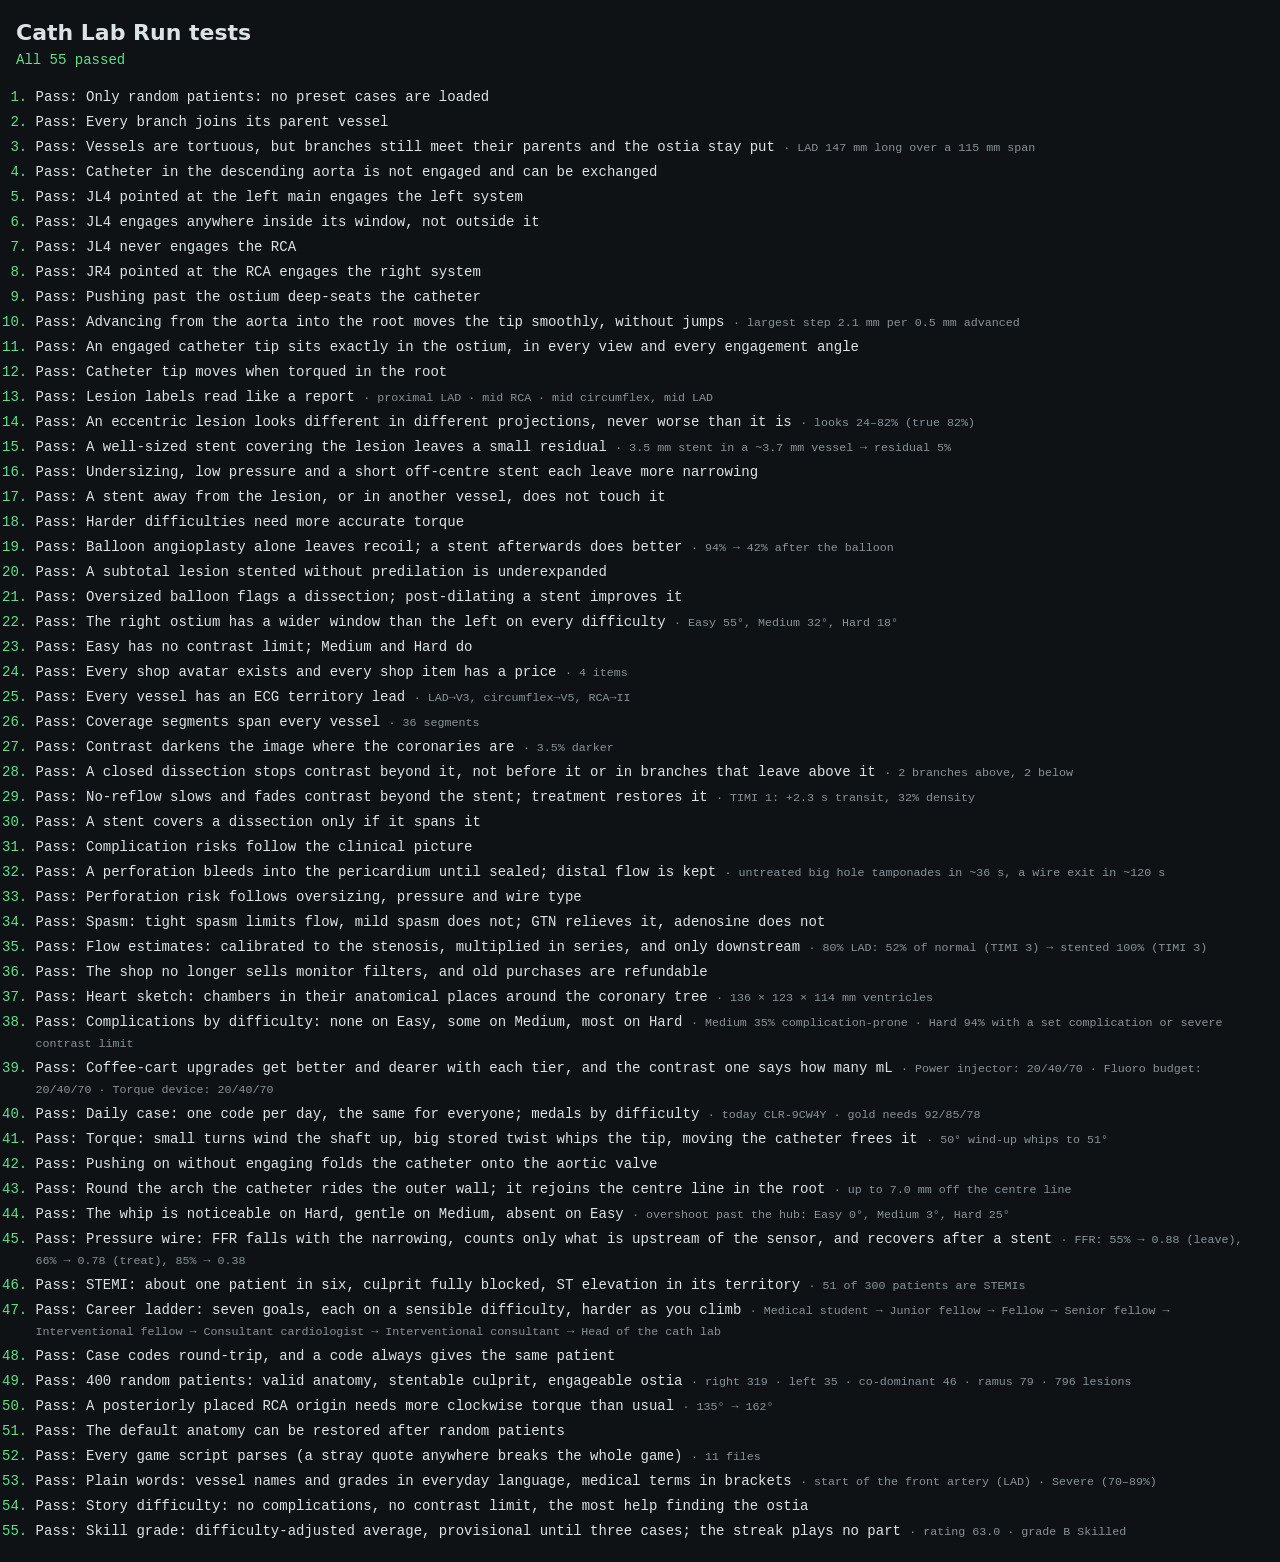
==== tests/tests.html @ a35e3602 "Achievements (24 badges), a play streak that counts completed cases, and a difficulty-adjusted skill" ====
<!doctype html>
<html lang="en">
<head>
<meta charset="utf-8">
<meta name="viewport" content="width=device-width, initial-scale=1">
<title>Cath Lab Run tests</title>
<style>
:root{--bg:#0e1214;--fg:#dce3e6;--muted:#869399;--ok:#5fe08c;--bad:#ff6a63;--line:#29343a;color-scheme:dark}
body{margin:0;background:var(--bg);color:var(--fg);font:14px/1.5 "IBM Plex Mono",ui-monospace,Menlo,monospace;padding:20px max(16px,env(safe-area-inset-left,0px))}
h1{font:600 22px/1.2 system-ui,sans-serif;margin:0 0 4px}
#sum{margin:0 0 16px;color:var(--muted)}
#sum.ok{color:var(--ok)}#sum.bad{color:var(--bad)}
ol{padding-left:1.4em;margin:0;display:flex;flex-direction:column;gap:4px}
li.ok::marker{color:var(--ok)}li.bad{color:var(--bad)}
li small{color:var(--muted)}
canvas{display:none}
</style>
</head>
<body>
<h1>Cath Lab Run tests</h1>
<p id="sum">Running…</p>
<ol id="out"></ol>
<canvas id="img" width="512" height="512"></canvas>
<script src="../config/config.js"></script>
<script src="../js/sim.js"></script>
<script src="../js/gen.js"></script>
<script src="../js/career.js"></script>
<script>
"use strict";
const results=[];
function test(name,fn){try{const note=fn();results.push({name,ok:true,note})}catch(e){results.push({name,ok:false,note:e.message})}}
function ok(cond,msg){if(!cond)throw new Error(msg||'assertion failed')}
const inRoot=(type,th,u)=>cathState({type,th,s:S_ROOT+22*u});
/* fixed lesions for the rule tests (the game itself only has random patients) */
const FIX={lad:{vid:'LAD',at:13,len:9,sev:0.82,e:[1,0.3,-0.2]},rca:{vid:'RCA',at:52,len:8,sev:0.94,e:[0.2,0.1,1]},lcx:{vid:'LCx',at:31,len:10,sev:0.76,e:[0,1,0.2]},mild:{vid:'LAD',at:52,len:8,sev:0.38,e:[1,0,0]}};
const fx=k=>prepLesions([FIX[k]])[0];

test('Only random patients: no preset cases are loaded',()=>{ok(typeof CASES==='undefined','preset cases still loaded');ok(typeof generatePatient==='function')});
test('Every branch joins its parent vessel',()=>{for(const v of VESSELS)if(v.parent){ok(v.base>0,v.id+' has no join point')}});
test('Vessels are tortuous, but branches still meet their parents and the ostia stay put',()=>{
  let worst=0;for(const v of VESSELS)if(v.parent){const P=VBY[v.parent];worst=Math.max(worst,Math.min(...P.p.map(q=>dist3(q,v.p[0]))))}
  ok(worst<0.8,'a branch starts '+worst.toFixed(1)+' mm from its parent');
  ok(dist3(VBY.LM.p[0],VESSELS[0].ctrl[0])<1e-9&&dist3(VBY.RCA.p[0],VBY.RCA.ctrl[0])<1e-9,'an ostium moved');
  const v=VBY.LAD,chord=dist3(v.p[0],v.p[v.n-1]);return `LAD ${v.len.toFixed(0)} mm long over a ${chord.toFixed(0)} mm span`;
});
test('Catheter in the descending aorta is not engaged and can be exchanged',()=>{const c=cathState({type:'JL',th:0,s:60});ok(!c.eng&&c.u===0);ok(c.region==='Descending aorta',c.region);ok(60<S_EXCH)});
test('JL4 pointed at the left main engages the left system',()=>{const c=inRoot('JL',OSTANG.L,1);ok(c.eng==='L','got '+c.eng);ok(!c.deep)});
test('JL4 engages anywhere inside its window, not outside it',()=>{
  ok(inRoot('JL',OSTANG.L+CATH.JL.tol-1,1).eng==='L','edge of window should engage');
  ok(!inRoot('JL',OSTANG.L+CATH.JL.tol+5,1).eng,'outside window should not engage');
});
test('JL4 never engages the RCA',()=>{ok(!inRoot('JL',OSTANG.R,1).eng)});
test('JR4 pointed at the RCA engages the right system',()=>{ok(inRoot('JR',OSTANG.R,1).eng==='R')});
test('Pushing past the ostium deep-seats the catheter',()=>{const c=inRoot('JR',OSTANG.R,1.58);ok(c.eng==='R'&&c.deep)});
test('Advancing from the aorta into the root moves the tip smoothly, without jumps',()=>{
  let worst=0;for(const type of ['JL','JR'])for(const th of [CATH.JL.home,CATH.JR.home,0,170,OSTANG.L,OSTANG.R]){let prev=null;for(let s=S_ROOT-40;s<S_ROOT+22*1.6;s+=0.5){const t=cathState({type,th,s},DIFFICULTY.easy).tip;if(prev)worst=Math.max(worst,dist3(t,prev));prev=t}}
  ok(worst<3,'tip jumped '+worst.toFixed(1)+' mm');return `largest step ${worst.toFixed(1)} mm per 0.5 mm advanced`;
});
test('An engaged catheter tip sits exactly in the ostium, in every view and every engagement angle',()=>{
  let worst=0;for(const type of ['JL','JR'])for(const D of Object.values(DIFFICULTY)){const sys=CATH[type].sys;
    for(let off=-D.tol[sys]+0.5;off<D.tol[sys];off+=2)for(let u=0.55;u<1.0;u+=0.05){const c=cathState({type,th:OSTANG[sys]+off,s:S_ROOT+22*u},D);if(c.eng)worst=Math.max(worst,dist3(c.tip,OST[sys]))}}
  ok(worst<0.01,'tip is '+worst.toFixed(1)+' mm from the ostium while engaged');
});
test('Catheter tip moves when torqued in the root',()=>{const a=inRoot('JL',-120,0.3).tip,b=inRoot('JL',60,0.3).tip;ok(Math.hypot(a[0]-b[0],a[2]-b[2])>10,'tip barely moved')});
test('Lesion labels read like a report',()=>{
  const labels=[['lad'],['rca'],['lcx','mild']].map(ks=>ks.map(k=>fx(k).label).join(', '));
  ok(labels[0]==='proximal LAD',labels[0]);ok(labels[1]==='mid RCA',labels[1]);return labels.join(' · ');
});
test('An eccentric lesion looks different in different projections, never worse than it is',()=>{
  const L=fx('lad');
  const vals=PRESETS.map(p=>apparent(L,basis(p[1],p[2])));
  const lo=Math.min(...vals),hi=Math.max(...vals);
  ok(hi<=L.sev+1e-9,'apparent exceeds true severity');ok(hi-lo>0.15,'too little difference between views');
  return `looks ${Math.round(lo*100)}–${Math.round(hi*100)}% (true ${Math.round(L.sev*100)}%)`;
});
test('A well-sized stent covering the lesion leaves a small residual',()=>{
  const L=fx('lad'),ref=refDiam(L.vid,L.at),d=STENT_DIAMS.reduce((a,b)=>Math.abs(b-ref)<Math.abs(a-ref)?b:a);
  const o=stentOutcome(L,{vid:L.vid,ld:L.at,len:18,diam:d,atm:14});
  ok(o&&o.covered&&!o.under&&!o.over&&!o.lowP,'should be a clean result');ok(o.residual<=0.1,'residual '+o.residual);
  return `${d.toFixed(1)} mm stent in a ~${ref.toFixed(1)} mm vessel → residual ${Math.round(o.residual*100)}%`;
});
test('Undersizing, low pressure and a short off-centre stent each leave more narrowing',()=>{
  const L=fx('lad'),ref=refDiam(L.vid,L.at);
  const good=stentOutcome(L,{vid:L.vid,ld:L.at,len:18,diam:3.5,atm:14}).residual;
  const under=stentOutcome(L,{vid:L.vid,ld:L.at,len:18,diam:ref-1,atm:14});ok(under.under&&under.residual>good,'undersize');
  const low=stentOutcome(L,{vid:L.vid,ld:L.at,len:18,diam:3.5,atm:9});ok(low.lowP&&low.residual>good,'low pressure');
  const miss=stentOutcome(L,{vid:L.vid,ld:L.at+8,len:12,diam:3.5,atm:14});ok(miss&&!miss.covered&&miss.residual>good,'geographic miss');
});
test('A stent away from the lesion, or in another vessel, does not touch it',()=>{
  const L=fx('lad');
  ok(stentOutcome(L,{vid:L.vid,ld:L.at+40,len:12,diam:3,atm:14})===null);ok(stentOutcome(L,{vid:'RCA',ld:L.at,len:18,diam:3,atm:14})===null);
});
test('Harder difficulties need more accurate torque',()=>{
  const off=20;const at=d=>!!cathState({type:'JL',th:OSTANG.L+off,s:S_ROOT+22},DIFFICULTY[d]).eng;
  ok(at('easy')&&at('medium')&&!at('hard'),`20° off: easy ${at('easy')}, medium ${at('medium')}, hard ${at('hard')}`);
  ok(DIFFICULTY.hard.deep<DIFFICULTY.easy.deep,'hard should damp sooner');
});
test('Balloon angioplasty alone leaves recoil; a stent afterwards does better',()=>{
  const L=fx('rca'),ref=refDiam(L.vid,L.at);
  const b=balloonOutcome(L,{vid:L.vid,ld:L.at,len:15,diam:Math.round(ref*2)/2-0.5,atm:10});
  ok(b&&b.residual>=0.3&&b.residual<L.sev,'balloon residual '+b.residual);
  return `${Math.round(L.sev*100)}% → ${Math.round(b.residual*100)}% after the balloon`;
});
test('A subtotal lesion stented without predilation is underexpanded',()=>{
  const L=fx('rca');ok(L.sev>=0.9);
  const s={vid:L.vid,ld:L.at,len:18,diam:3.5,atm:14};
  const raw=stentOutcome({...L},s),pre=stentOutcome({...L,predil:true,cur:0.4},s);
  ok(raw.noPre&&!pre.noPre&&raw.residual>pre.residual,`without ${raw.residual}, with ${pre.residual}`);
});
test('Oversized balloon flags a dissection; post-dilating a stent improves it',()=>{
  const L=fx('lad'),ref=refDiam(L.vid,L.at);
  ok(balloonOutcome(L,{vid:L.vid,ld:L.at,len:15,diam:ref+1,atm:12}).over,'should be oversized');
  const st={...L,stented:true,cur:0.12};const o=balloonOutcome(st,{vid:L.vid,ld:L.at,len:15,diam:3.5,atm:16});ok(o.post&&o.residual<0.12,'post-dilation');
});
test('The right ostium has a wider window than the left on every difficulty',()=>{for(const [k,d] of Object.entries(DIFFICULTY))ok(d.tol.R>d.tol.L,k);
  const at=(d,off)=>cathState({type:'JR',th:OSTANG.R-off,s:S_ROOT+22},DIFFICULTY[d]).eng==='R';ok(at('easy',50)&&at('medium',28)&&at('hard',15),'windows');return 'Easy 55°, Medium 32°, Hard 18°'});
test('Easy has no contrast limit; Medium and Hard do',()=>{ok(DIFFICULTY.easy.budgetX===null);ok(DIFFICULTY.medium.budgetX===1&&DIFFICULTY.hard.budgetX<1)});
test('Every shop avatar exists and every shop item has a price',()=>{for(const it of SHOP){ok(it.price>0,it.id);if(it.kind==='avatar')ok(AVATARS[it.avatar]&&AVATARS[it.avatar].shop===it.id,it.id)}return SHOP.length+' items'});
test('Every vessel has an ECG territory lead',()=>{for(const v of VESSELS)ok(LEADS.includes(TERRITORY[v.id]),v.id+' has no lead');return 'LAD→V3, circumflex→V5, RCA→II'});
test('Coverage segments span every vessel',()=>{const ids=new Set(MAP_SEGS.map(s=>s.v.id));for(const v of VESSELS)ok(ids.has(v.id),v.id);ok(mapKey(VBY.LAD,VBY.LAD.len)==='LAD:2');return MAP_SEGS.length+' segments'});
test('Contrast darkens the image where the coronaries are',()=>{
  ictx=document.getElementById('img').getContext('2d');
  const base={t:5,phase:0.3,a:-30,b:-25,mode:'cine',frame:0,lesions:[],cath:false,root:0};
  const lum=()=>{const d=ictx.getImageData(0,0,512,512).data;let s=0;for(let i=0;i<d.length;i+=16)s+=d[i];return s};
  renderImage({...base,conc:()=>0});const empty=lum();
  renderImage({...base,conc:()=>1});const full=lum();
  ok(full<empty*0.99,'no visible contrast');return `${((1-full/empty)*100).toFixed(1)}% darker`;
});
test('A closed dissection stops contrast beyond it, not before it or in branches that leave above it',()=>{
  const v=VBY.LAD,at=45,ev={kind:'dissection',vid:'LAD',ld:at,len:10,progress:1,closed:true,treated:false};
  const idx=mm=>v.ld.findIndex(x=>x>=mm);
  ok(flowMod(v,idx(70),[ev]).att===0,'distal LAD still fills');ok(flowMod(v,idx(20),[ev]).att===1,'proximal LAD affected');
  let up=0,down=0;for(const b of VESSELS){if(!b.anc.has('LAD'))continue;let cur=b;while(cur.parent!=='LAD')cur=VBY[cur.parent];const j=v.ld[cur.joinIdx],a=flowMod(b,b.n-1,[ev]).att;
    if(j<at){ok(a===1,b.id+' leaves above the dissection but lost flow');up++}else{ok(a===0,b.id+' leaves below the dissection but still fills');down++}}
  ok(flowMod(VBY.RCA,10,[ev]).att===1,'the other system is untouched');
  return `${up} branch${up===1?'':'es'} above, ${down} below`;
});
test('No-reflow slows and fades contrast beyond the stent; treatment restores it',()=>{
  const v=VBY.LAD,i=v.ld.findIndex(x=>x>=70),ev={kind:'noreflow',vid:'LAD',ld:30,flow:0.15};
  const m=flowMod(v,i,[ev]);ok(m.delay>1&&m.att<0.5,`delay ${m.delay.toFixed(1)} s, att ${m.att.toFixed(2)}`);
  ev.flow=1;const n=flowMod(v,i,[ev]);ok(n.delay===0&&n.att===1);return `TIMI 1: +${m.delay.toFixed(1)} s transit, ${Math.round(m.att*100)}% density`;
});
test('A stent covers a dissection only if it spans it',()=>{
  const ev={vid:'LAD',ld:40};ok(stentCovers({vid:'LAD',ld:44,len:18},ev));ok(!stentCovers({vid:'LAD',ld:60,len:18},ev));ok(!stentCovers({vid:'LCx',ld:40,len:18},ev));
});
test('Complication risks follow the clinical picture',()=>{
  ok(noReflowRisk({acs:true,sev:0.95,len:28})>2*noReflowRisk({acs:false,sev:0.75,len:12}),'no-reflow should be likelier in ACS with a subtotal lesion');
  ok(dissectRisk({kind:'balloon',over:true})===1,'oversized balloon always dissects');ok(dissectRisk({kind:'balloon',stented:true,sev:0.9,atm:12})===0,'post-dilating inside a stent cannot dissect');
  ok(DIFFICULTY.hard.dissectT<DIFFICULTY.easy.dissectT,'harder = faster closure');
  ok(IC_DRUGS.find(d=>d.id==='vera').gain>IC_DRUGS.find(d=>d.id==='gtn').gain*4,'verapamil should beat GTN for no-reflow');
});

test('A perforation bleeds into the pericardium until sealed; distal flow is kept',()=>{
  const maj={kind:'perforation',grade:'major'},dis={kind:'perforation',grade:'distal'};
  ok(evFlow(maj)===1,'a perforation should not stop distal flow');
  ok(perfLeak(maj)>2*perfLeak(dis),'a big hole should bleed faster than a wire exit');
  ok(perfLeak(maj,{protamine:true})<perfLeak(maj)&&perfLeak(maj,{balloon:true})===0&&perfLeak({...maj,sealed:true})===0,'protamine slows, a balloon stops, sealing ends the leak');
  const t=0.8/perfLeak(maj);ok(t>25&&t<60,`tamponade after ${t.toFixed(0)} s`);
  return `untreated big hole tamponades in ~${t.toFixed(0)} s, a wire exit in ~${(0.8/perfLeak(dis)).toFixed(0)} s`;
});
test('Perforation risk follows oversizing, pressure and wire type',()=>{
  ok(perfRisk({diff:1.2,atm:12})>=0.5&&perfRisk({diff:0.3,atm:12})===0,'oversize');ok(perfRisk({diff:0.3,atm:17})>0,'over burst pressure');
  ok(perfRisk({kind:'wire',hydrophilic:true})>perfRisk({kind:'wire'}),'hydrophilic wires perforate more');
});
test('Spasm: tight spasm limits flow, mild spasm does not; GTN relieves it, adenosine does not',()=>{
  ok(evFlow({kind:'spasm',sev:0.6})===1,'mild spasm');ok(evFlow({kind:'spasm',sev:0.92})<0.5,'tight spasm');
  const v=VBY.RCA,i=v.n-1;ok(flowMod(v,i,[{kind:'spasm',vid:'RCA',ld:4,sev:0.92}]).att<0.7,'distal RCA should fade behind a tight ostial spasm');
  const d=id=>IC_DRUGS.find(x=>x.id===id);ok(d('gtn').spasm===1&&d('adeno').spasm===0&&d('vera').spasm>0.5);
  ok(spasmRisk({cause:'eng',sys:'R'})>spasmRisk({cause:'eng',sys:'L'})&&spasmRisk({cause:'deep'})>spasmRisk({cause:'eng',sys:'R'}),'RCA and deep-seating are touchier');
});

test('Flow estimates: calibrated to the stenosis, multiplied in series, and only downstream',()=>{
  const near=(a,b,t)=>Math.abs(a-b)<=t;
  ok(near(stenFlow(0.5),0.9,0.04)&&near(stenFlow(0.7),0.72,0.05)&&near(stenFlow(0.8),0.52,0.06)&&near(stenFlow(0.9),0.23,0.05),'calibration');
  const L={vid:'LAD',at:40,sev:0.8,cur:null};
  const pre=vesselFlow('LAD',[L],null,false),post=vesselFlow('LAD',[{...L,cur:0.08}],[],true);ok(pre.f<0.6&&post.f>0.95,`${pre.f.toFixed(2)} → ${post.f.toFixed(2)}`);
  ok(vesselFlow('LAD',[L,{vid:'LAD',at:90,sev:0.7}],null,false).f<pre.f,'two lesions in series should be worse than one');
  // a branch leaving above the lesion is unaffected, one leaving below it is
  const lad=VBY.LAD;for(const b of VESSELS)if(b.parent==='LAD'){const j=lad.ld[b.joinIdx],f=vesselFlow(b.id,[L],null,false).f;ok(j<L.at?f===1:f<0.6,b.id)}
  const closed=vesselFlow('LAD',[{...L,cur:0.05}],[{kind:'dissection',vid:'LAD',ld:60,closed:true,treated:false,progress:1}],true);ok(closed.timi===0&&closed.f<0.03,'closed vessel');
  return `80% LAD: ${Math.round(pre.f*100)}% of normal (TIMI ${pre.timi}) → stented ${Math.round(post.f*100)}% (TIMI ${post.timi})`;
});
test('The shop no longer sells monitor filters, and old purchases are refundable',()=>{ok(!SHOP.some(x=>x.kind==='lut'),'filters still on sale');ok(RETIRED_SHOP.warm>0&&RETIRED_SHOP.cool>0)});

test('Heart sketch: chambers in their anatomical places around the coronary tree',()=>{
  const {V}=heartGeometry(),H=HEART_PARTS;
  ok(H.LA.c[2]<Math.min(H.RA.c[2],V.c[2]),'the left atrium should be the most posterior chamber');
  ok(H.RA.c[0]<V.c[0]&&H.RA.c[0]<H.LA.c[0],'the right atrium should form the right border');
  ok(H.LAA.c[0]>H.LA.c[0]&&H.LAA.c[2]>H.LA.c[2],'the left atrial appendage reaches forward and left');
  // every coronary (beyond the ostia) lies inside the drawn cardiac outline, in every standard projection
  for(const pr of [['AP',0,0],['RAO 30 CAU 25',-30,-25],['LAO 45 CRA 25',45,25],['LAO 40',40,0]]){const B=basis(pr[1],pr[2]),d=heartMask(B).getContext('2d').getImageData(0,0,W*RES,W*RES).data;
    for(const v of VESSELS)for(let i=Math.floor(v.n*0.15);i<v.n;i+=4){const q=proj(v.p[i],B),x=Math.round(q[0]),y=Math.round(q[1]);if(x<0||y<0||x>=W||y>=W)continue;ok(d[(y*RES*W*RES+x*RES)*4+3]>0,`${v.id} pokes out of the heart in ${pr[0]}`)}}
  return V.ax.map(a=>Math.round(a.r*2)).join(' × ')+' mm ventricles';
});

test('Complications by difficulty: none on Easy, some on Medium, most on Hard',()=>{
  const n=400,codes=[...Array(n)].map((_,i)=>seedToCode((i*104729+7)%CODE_SPACE));
  const st=d=>{let prone=0,anyChance=0;for(const c of codes){const h=caseChallenge(c,d);if(h.randomX>0.9)prone++;if(h.randomX||h.errX)anyChance++}return {prone,anyChance}};
  const e=st('easy'),m=st('medium');
  ok(e.anyChance===0,'Easy should have no complications');
  ok(m.prone>n*0.2&&m.prone<n*0.5,'Medium: some cases, got '+m.prone);
  const hardHit=codes.filter(c=>{const x=caseChallenge(c,'hard');return x.forced||x.contrastX<1}).length;ok(hardHit>n*0.8,'Hard: most cases, got '+hardHit);
  ok(JSON.stringify(caseChallenge(codes[3],'hard'))===JSON.stringify(caseChallenge(codes[3],'hard')),'same code, same challenge');
  return `Medium ${Math.round(m.prone/n*100)}% complication-prone · Hard ${Math.round(hardHit/n*100)}% with a set complication or severe contrast limit`;
});
test('Coffee-cart upgrades get better and dearer with each tier, and the contrast one says how many mL',()=>{
  for(const u of UPGRADES){ok(u.tiers.length===3,u.id);for(let i=1;i<3;i++){ok(u.tiers[i].price>u.tiers[i-1].price,u.id+' price');ok(u.tiers[i].val>u.tiers[i-1].val,u.id+' effect')}}
  ok(/mL/.test(UPGRADES.find(u=>u.id==='injector').what(1.3)),'contrast upgrade should show mL');
  return UPGRADES.map(u=>u.name+': '+u.tiers.map(t=>t.price).join('/')).join(' · ');
});

test('Daily case: one code per day, the same for everyone; medals by difficulty',()=>{
  const a=dailyCode('2026-11-21'),b=dailyCode('2026-11-21'),c=dailyCode('2026-11-22');ok(a===b&&a!==c&&codeToSeed(a)!=null,'daily codes');
  ok(medalFor(MEDALS.hard.gold,'hard')==='gold'&&medalFor(MEDALS.hard.gold-1,'hard')==='silver'&&medalFor(10,'easy')==='none','thresholds');
  for(const d of Object.keys(DIFFICULTY))ok(MEDALS[d].gold>MEDALS[d].silver&&MEDALS[d].silver>MEDALS[d].bronze,d);
  ok(MEDALS.easy.gold>MEDALS.hard.gold,'Easy should ask more for gold');
  return `today ${dailyCode()} · gold needs ${MEDALS.easy.gold}/${MEDALS.medium.gold}/${MEDALS.hard.gold}`;
});

test('Torque: small turns wind the shaft up, big stored twist whips the tip, moving the catheter frees it',()=>{
  const c={th:0,hub:8,w:0};stepTorque(c,1,{fric:10});ok(Math.abs(c.th)<1e-6,'an 8° turn should not move the tip against 10° of wall friction');
  const d={th:0,hub:50,w:0};let peak=0;for(let i=0;i<120;i++){stepTorque(d,1/60,{fric:10});peak=Math.max(peak,d.th)}
  ok(peak>50,'a 50° wind-up should overshoot (whip), peak '+peak.toFixed(0)+'°');ok(Math.abs(d.hub-d.th)<=10,'it should settle within the friction band');
  const e={th:0,hub:8,w:0};stepTorque(e,1,{fric:10,moving:true});ok(e.th>4,'advancing or withdrawing should let the torque through');
  return `50° wind-up whips to ${peak.toFixed(0)}°`;
});
test('Pushing on without engaging folds the catheter onto the aortic valve',()=>{
  const off=OSTANG.L+120,c=cathState({type:'JL',th:off,s:S_ROOT+22*1.55},DIFFICULTY.easy);
  ok(!c.eng&&c.buckle>0.8,'should prolapse');ok(c.tip[1]<ROOT[1]-5,'tip should drop towards the valve');
  ok(!cathState({type:'JL',th:OSTANG.L,s:S_ROOT+22*1.3},DIFFICULTY.easy).buckle,'an engaged catheter deep-seats instead');
});
test('Round the arch the catheter rides the outer wall; it rejoins the centre line in the root',()=>{
  let mx=0;for(let i=0;i<AO.p.length;i++)mx=Math.max(mx,dist3(AO.p[i],AO_CATH.p[i]));ok(mx>3&&mx<=7.01,'max offset '+mx.toFixed(1));
  ok(dist3(pointAt(AO,S_ROOT),pointAt(AO_CATH,S_ROOT))<0.5,'offset should be gone at the root');return `up to ${mx.toFixed(1)} mm off the centre line`;
});

test('The whip is noticeable on Hard, gentle on Medium, absent on Easy',()=>{
  const over=d=>{const T=DIFFICULTY[d].torque,c={th:0,hub:0,w:0};let peak=0;
    for(let i=0;i<24;i++){c.hub+=170/60;stepTorque(c,1/60,{...T,fric:T.fric*1.2})}  // turn the hub for 0.4 s round the arch, then let go
    for(let i=0;i<120;i++){stepTorque(c,1/60,{...T,fric:T.fric*1.2});peak=Math.max(peak,c.th-c.hub)}return peak};
  const e=over('easy'),m=over('medium'),h=over('hard');
  ok(h>=12,'Hard should whip at least 12° past the hub, got '+h.toFixed(0));ok(h>m+5,'Hard should whip more than Medium');ok(e<3,'Easy should barely overshoot');
  return `overshoot past the hub: Easy ${e.toFixed(0)}°, Medium ${m.toFixed(0)}°, Hard ${h.toFixed(0)}°`;
});

test('Pressure wire: FFR falls with the narrowing, counts only what is upstream of the sensor, and recovers after a stent',()=>{
  const mk=sev=>prepLesions([{vid:'LAD',at:30,len:10,sev,e:[1,0,0]}]);
  const f55=lesionFFR(mk(0.55)[0],mk(0.55)),f66=lesionFFR(mk(0.66)[0],mk(0.66)),f85=lesionFFR(mk(0.85)[0],mk(0.85));
  ok(f55>0.8&&f66<=0.8&&f85<0.6,`55% ${f55.toFixed(2)}, 66% ${f66.toFixed(2)}, 85% ${f85.toFixed(2)}`);
  const L=mk(0.85);ok(ffrAt('LAD',L[0].at-12,L,false)===1,'a sensor before the narrowing should read 1');
  L[0].cur=0.05;ok(ffrAt('LAD',L[0].at+20,L,true)>0.95,'after stenting the FFR should recover');
  return `FFR: 55% → ${f55.toFixed(2)} (leave), 66% → ${f66.toFixed(2)} (treat), 85% → ${f85.toFixed(2)}`;
});

test('STEMI: about one patient in six, culprit fully blocked, ST elevation in its territory',()=>{
  let n=0,st=0;for(let i=0;i<300;i++){const p=generatePatient(seedToCode((i*48271+5)%CODE_SPACE));n++;if(p.ecg&&p.ecg.stemi){st++;
    const L=p.lesions.find(l=>l.sev>=0.98);ok(L,'STEMI without an occluded culprit');ok(p.ecg.stemi[0]===TERRITORY[L.vid],'ST elevation should face the culprit');ok(/STEMI/.test(p.title))}}
  ok(st>n*0.1&&st<n*0.25,'STEMI share '+st+'/'+n);buildAnatomy();return `${st} of ${n} patients are STEMIs`;
});
test('Career ladder: seven goals, each on a sensible difficulty, harder as you climb',()=>{
  ok(CAREER.length===7&&CAREER.every(g=>g.need>0&&DIFFICULTY[g.diff]&&typeof g.test==='function'));
  const lv=CAREER.map(g=>DIFFICULTY[g.diff].level);for(let i=1;i<lv.length;i++)ok(lv[i]>=lv[i-1],'difficulty should not go down at '+CAREER[i].rank);
  ok(CAREER[3].test({diff:'medium',score:70,stemi:true,d2b:84})&&!CAREER[3].test({diff:'medium',score:70,stemi:true,d2b:95}),'STEMI goal needs D2B ≤ 90');
  return CAREER.map(g=>g.rank).join(' → ')+' → '+TOP_RANK;
});

/* random patients (run last; they rebuild the anatomy, and the final test restores the default) */
test('Case codes round-trip, and a code always gives the same patient',()=>{
  for(const n of [0,1,12345,CODE_SPACE-1])ok(codeToSeed(seedToCode(n))===n,'round trip '+n);
  ok(codeToSeed('clr-7kq2m')===codeToSeed('CLR-7KQ2M'),'case-insensitive');ok(codeToSeed('CLR-0000O')===null&&codeToSeed('hello')===null,'rejects junk');
  const a=JSON.stringify(generatePatient('CLR-7KQ2M')),b=JSON.stringify(generatePatient('CLR-7KQ2M'));ok(a===b,'not deterministic');
  ok(JSON.stringify(generatePatient('CLR-7KQ2N'))!==a,'neighbouring codes should differ');
});
test('400 random patients: valid anatomy, stentable culprit, engageable ostia',()=>{
  const dom={R:0,L:0,C:0};let ramus=0,lesions=0;
  for(let i=0;i<400;i++){
    const code=seedToCode((i*7919+13)%CODE_SPACE),c=generatePatient(code);buildAnatomy(c.anatomy);dom[c.anatomy.dom]++;if(c.anatomy.ramus)ramus++;
    for(const v of VESSELS){ok(LEADS.includes(TERRITORY[v.id]),code+': '+v.id+' has no ECG lead');
      if(v.parent){const P=VBY[v.parent];ok(Math.min(...P.p.map(q=>dist3(q,v.p[0])))<0.8,code+': '+v.id+' detached')}}
    if(c.anatomy.dom==='L')ok(!VBY.PDA&&VBY.LPDA,code+': left dominance should move the PDA to the circumflex');
    ok(c.lesions.length>=1&&c.lesions.some(L=>L.sev>=0.7),code+': no significant lesion');
    for(const L of prepLesions(c.lesions)){lesions++;const v=VBY[L.vid];ok(v&&L.at>0&&L.at<v.len,code+': lesion off its vessel');if(L.sev>=0.7)ok(refDiam(L.vid,L.at)>=2.3,code+': significant lesion in a vessel too small to stent')}
    ok(c.hx&&c.title&&c.task&&c.budget>0,code+': missing text');
    for(const d of ['easy','hard'])ok(cathState({type:'JR',th:OSTANG.R,s:S_ROOT+22},DIFFICULTY[d]).eng==='R'&&cathState({type:'JL',th:OSTANG.L,s:S_ROOT+22},DIFFICULTY[d]).eng==='L',code+': ostium not engageable on '+d);
  }
  ok(dom.L>10&&dom.C>10&&dom.R>200,'dominance mix '+JSON.stringify(dom));ok(ramus>30,'ramus '+ramus);
  return `right ${dom.R} · left ${dom.L} · co-dominant ${dom.C} · ramus ${ramus} · ${lesions} lesions`;
});
test('A posteriorly placed RCA origin needs more clockwise torque than usual',()=>{
  buildAnatomy();const base=OSTANG.R;buildAnatomy({rca:'posterior'});const post=OSTANG.R;buildAnatomy();
  ok(post-base>8,`${base.toFixed(0)}° → ${post.toFixed(0)}°`);return `${base.toFixed(0)}° → ${post.toFixed(0)}°`;
});
test('The default anatomy can be restored after random patients',()=>{buildAnatomy();ok(VBY.PLV&&VBY.PDA&&!VBY.RI&&!VBY.LPDA);ok(fx('rca').label==='mid RCA')});

test('Every game script parses (a stray quote anywhere breaks the whole game)',()=>{
  const files=['config/config.js','js/sim.js','js/gen.js','js/game.js','js/controls.js','js/heart3d.js','js/career.js','js/tutorial.js','js/glossary.js','js/intro.js','js/achievements.js'];
  for(const f of files){const x=new XMLHttpRequest();x.open('GET','../'+f+'?'+Date.now(),false);x.send();ok(x.status===200,f+' not found');try{new Function(x.responseText)}catch(e){throw new Error(f+': '+e.message)}}
  return files.length+' files';
});
test('Plain words: vessel names and grades in everyday language, medical terms in brackets',()=>{
  buildAnatomy();PLAIN=true;const a=segLabel(VBY.LAD,2),b=gradeName(2);PLAIN=false;const c=segLabel(VBY.LAD,2),d=gradeName(2);
  ok(a==='start of the front artery (LAD)',a);ok(b==='Severe (70–89%)',b);ok(c==='proximal LAD',c);ok(d==='70–89%',d);return `${a} · ${b}`;
});
test('Story difficulty: no complications, no contrast limit, the most help finding the ostia',()=>{
  const S=DIFFICULTY.story,E=DIFFICULTY.easy;ok(S.story&&S.level===1&&S.budgetX==null);ok(S.tol.L>E.tol.L&&S.tol.R>E.tol.R&&S.seek>E.seek);
  for(let i=0;i<20;i++){const ch=caseChallenge(randomCode(),'story');ok(!ch.forced&&ch.randomX===0&&ch.contrastX===1)}
});
test('Skill grade: difficulty-adjusted average, provisional until three cases; the streak plays no part',()=>{
  const x=document.createElement('script');x.src='../js/achievements.js';
  const src=(()=>{const q=new XMLHttpRequest();q.open('GET','../js/achievements.js',false);q.send();return q.responseText})();
  const f=new Function('profile','saveProfile','dateKey','DIFFICULTY',src+';return {gradeOf,recordCase,streakNow,DIFF_WEIGHT};');
  let p={tokens:0},today='2026-11-24';const dk=()=>today;
  const A=f(p,()=>{},d=>{const t=new Date(d);return t.getFullYear()+'-'+String(t.getMonth()+1).padStart(2,'0')+'-'+String(t.getDate()).padStart(2,'0')},DIFFICULTY);
  const c=(score,diff)=>({score,diff,level:DIFFICULTY[diff].level,S:{complication:null,budget:null,contrast:80,ftime:300,blind:0,ffr:[],stents:[],d2b:null},daily:null,sig:1,opened:0,sigAll:1,graded:0,comps:[]});
  A.recordCase(c(70,'easy'));A.recordCase(c(70,'easy'));let g=A.gradeOf(p);ok(!g.ok&&g.n===2,'provisional');
  A.recordCase(c(70,'hard'));g=A.gradeOf(p);ok(g.ok,'graded after 3');
  ok(Math.abs(g.r-(70*0.75*2+Math.min(100,70*1.2))/3)<1e-9,'rating '+g.r);ok(Math.abs(g.avg-70)<1e-9,'average');
  ok(p.streak.n===1,'three cases on one day = one day of streak');ok(p.ach.got.first,'first case badge');
  const r1=g.r;p.streak.n=40;ok(A.gradeOf(p).r===r1,'streak does not move the grade');
  return `rating ${g.r.toFixed(1)} · grade ${g.letter} ${g.title}`;
});
const bad=results.filter(r=>!r.ok).length,sum=document.getElementById('sum');
sum.textContent=bad?`${bad} of ${results.length} failed`:`All ${results.length} passed`;sum.className=bad?'bad':'ok';
document.getElementById('out').innerHTML=results.map(r=>`<li class="${r.ok?'ok':'bad'}">${r.ok?'Pass':'FAIL'}: ${r.name}${r.note?` <small>· ${r.note}</small>`:''}</li>`).join('');
</script>
</body>
</html>
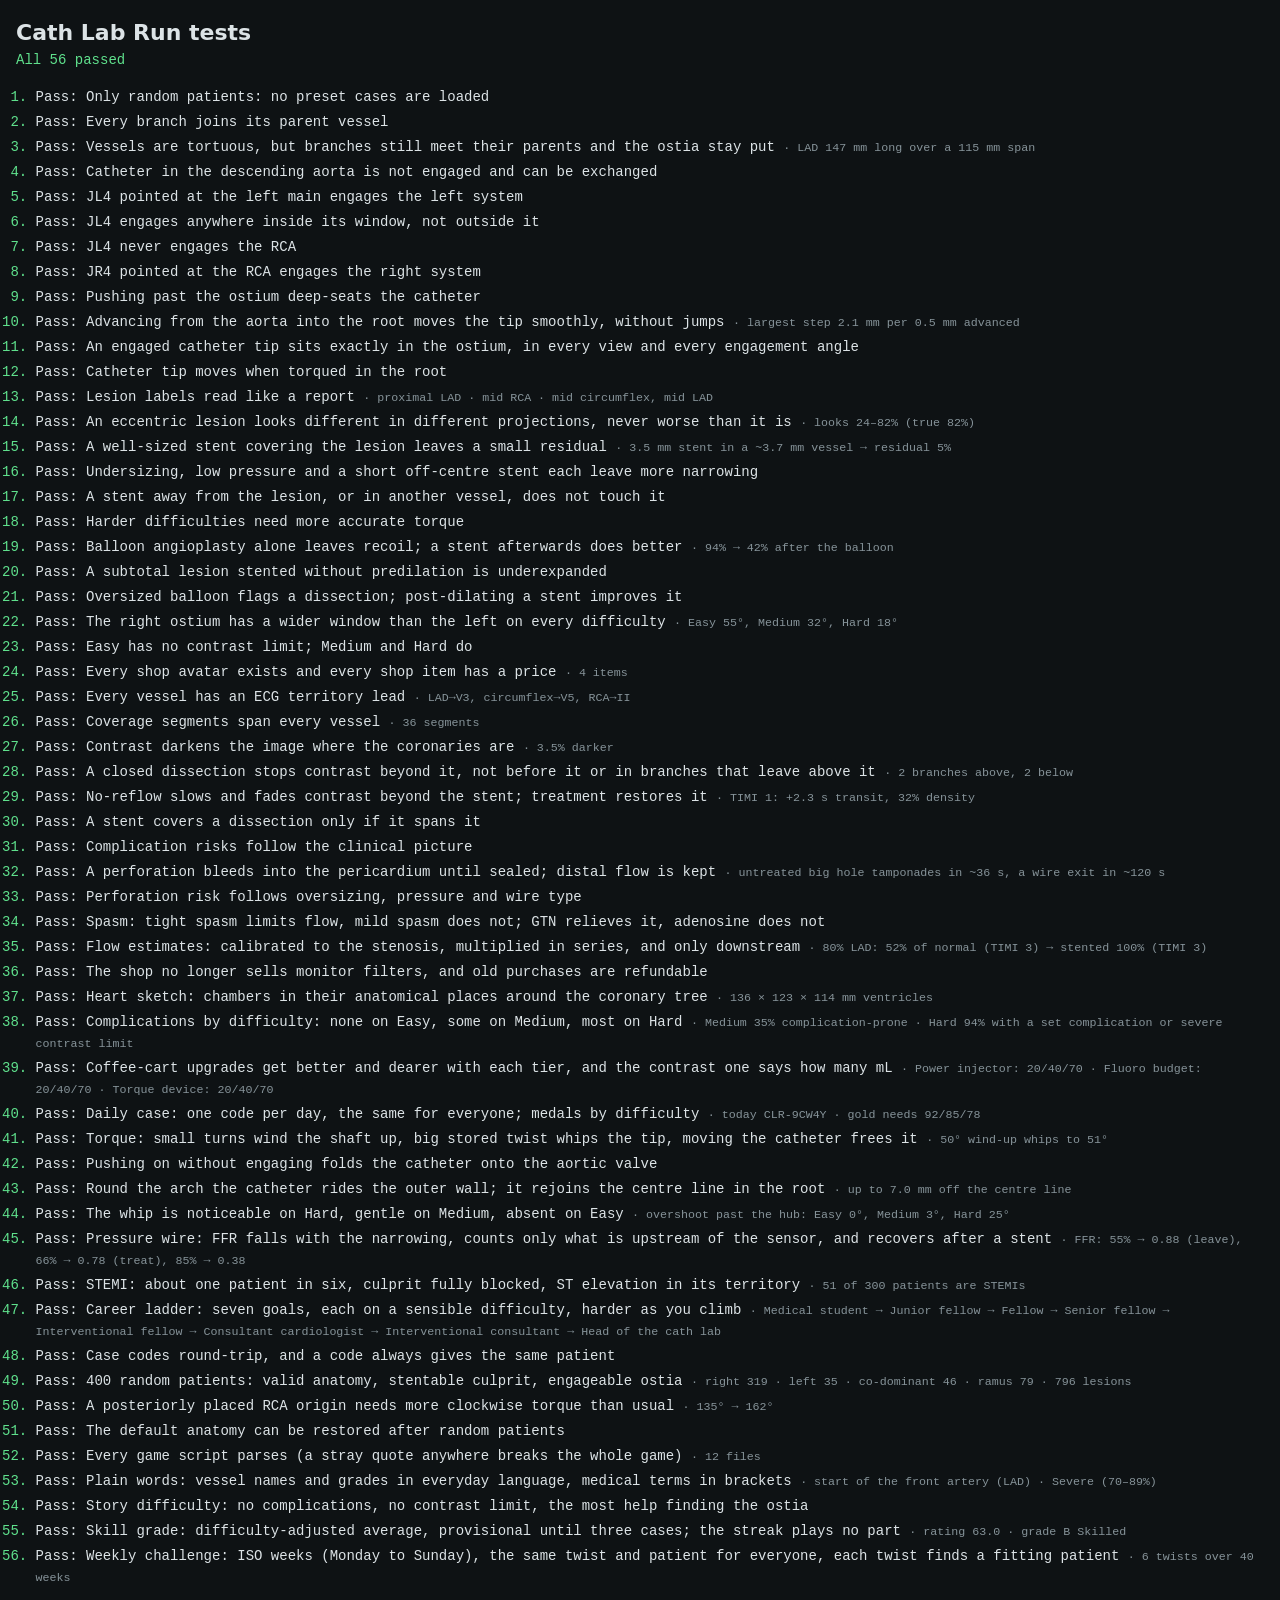
==== commit 479a28c5: "Weekly challenge: one patient a week on Medium with a rotating twist, ranked tries, weekly best and " ====
--- a/tests/tests.html
+++ b/tests/tests.html
@@ -293,7 +293,7 @@
 test('The default anatomy can be restored after random patients',()=>{buildAnatomy();ok(VBY.PLV&&VBY.PDA&&!VBY.RI&&!VBY.LPDA);ok(fx('rca').label==='mid RCA')});
 
 test('Every game script parses (a stray quote anywhere breaks the whole game)',()=>{
-  const files=['config/config.js','js/sim.js','js/gen.js','js/game.js','js/controls.js','js/heart3d.js','js/career.js','js/tutorial.js','js/glossary.js','js/intro.js','js/achievements.js'];
+  const files=['config/config.js','js/sim.js','js/gen.js','js/game.js','js/controls.js','js/heart3d.js','js/career.js','js/tutorial.js','js/glossary.js','js/intro.js','js/achievements.js','js/weekly.js'];
   for(const f of files){const x=new XMLHttpRequest();x.open('GET','../'+f+'?'+Date.now(),false);x.send();ok(x.status===200,f+' not found');try{new Function(x.responseText)}catch(e){throw new Error(f+': '+e.message)}}
   return files.length+' files';
 });
@@ -319,6 +319,16 @@
   const r1=g.r;p.streak.n=40;ok(A.gradeOf(p).r===r1,'streak does not move the grade');
   return `rating ${g.r.toFixed(1)} · grade ${g.letter} ${g.title}`;
 });
+test('Weekly challenge: ISO weeks (Monday to Sunday), the same twist and patient for everyone, each twist finds a fitting patient',()=>{
+  const q=new XMLHttpRequest();q.open('GET','../js/weekly.js',false);q.send();
+  const PC=new Map(),pof=c=>{if(!PC.has(c))PC.set(c,generatePatient(c));return PC.get(c)};
+  const Wk=new Function('patientOf','profile','medalFor','MEDAL_NAME','medalBadge','esc',q.responseText+';return {weekKey,weeklyInfo,weekDaysLeft,WEEKLY_MODS};')(pof,null,()=>'none',{},()=>'',x=>x);
+  ok(Wk.weekKey(new Date(2026,10,23))==='2026-W48',Wk.weekKey(new Date(2026,10,23)));ok(Wk.weekKey(new Date(2026,10,29))==='2026-W48','Sunday same week');
+  ok(Wk.weekKey(new Date(2026,10,30))==='2026-W49','Monday new week');ok(Wk.weekKey(new Date(2027,0,1))==='2026-W53','1 Jan 2027 is in 2026-W53');
+  ok(Wk.weekDaysLeft(new Date(2026,10,23))===7&&Wk.weekDaysLeft(new Date(2026,10,29))===1,'days left');
+  const seen=new Set();for(let w=1;w<=40;w++){const k='2027-W'+String(w).padStart(2,'0'),i=Wk.weeklyInfo(k);seen.add(i.mod.id);ok(Wk.weeklyInfo(k).code===i.code,'deterministic');if(i.mod.need)ok(i.mod.need(pof(i.code)),k+' '+i.mod.id+' patient does not fit')}
+  buildAnatomy();ok(seen.size>=5,'twists used: '+[...seen]);return `${seen.size} twists over 40 weeks`;
+});
 const bad=results.filter(r=>!r.ok).length,sum=document.getElementById('sum');
 sum.textContent=bad?`${bad} of ${results.length} failed`:`All ${results.length} passed`;sum.className=bad?'bad':'ok';
 document.getElementById('out').innerHTML=results.map(r=>`<li class="${r.ok?'ok':'bad'}">${r.ok?'Pass':'FAIL'}: ${r.name}${r.note?` <small>· ${r.note}</small>`:''}</li>`).join('');
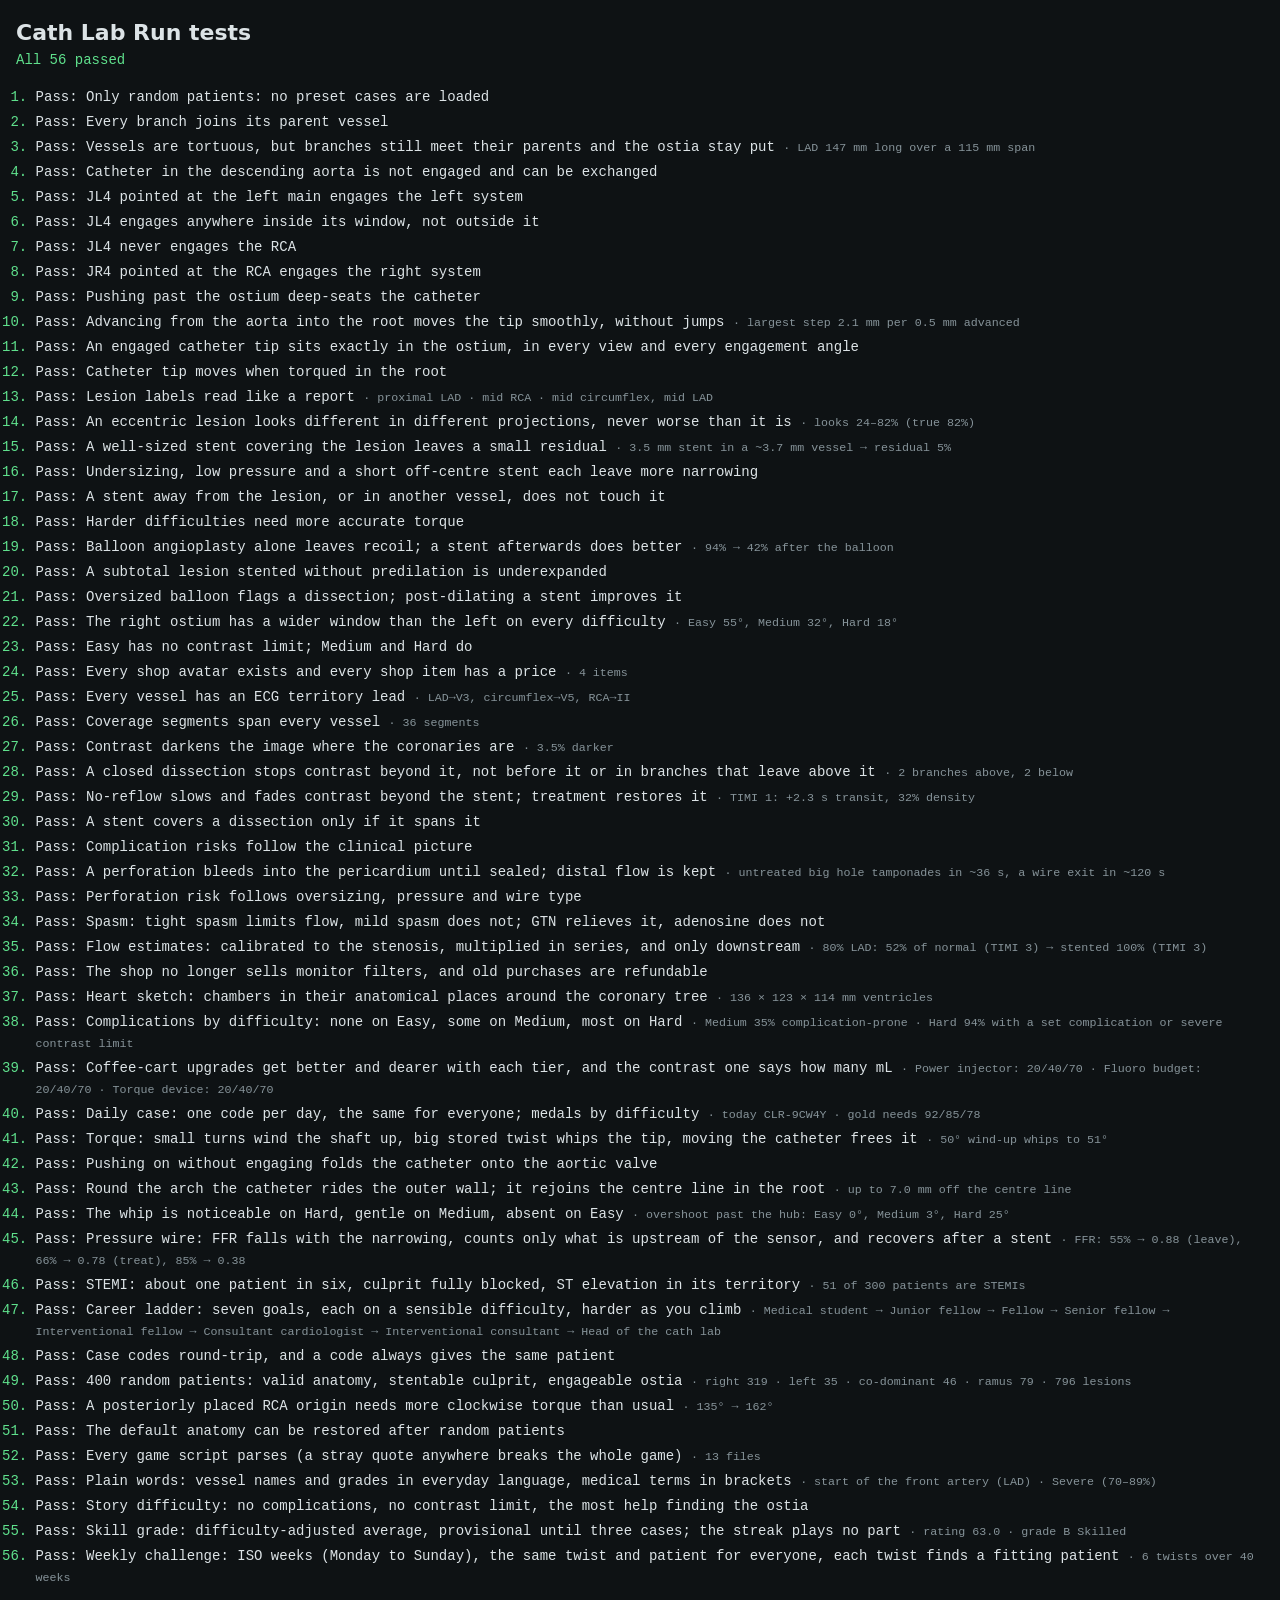
==== commit 4886773b: "Sound design: synthesised monitor beep and alarm, X-ray hum and cine whir, injection hiss, engage cl" ====
--- a/tests/tests.html
+++ b/tests/tests.html
@@ -293,7 +293,7 @@
 test('The default anatomy can be restored after random patients',()=>{buildAnatomy();ok(VBY.PLV&&VBY.PDA&&!VBY.RI&&!VBY.LPDA);ok(fx('rca').label==='mid RCA')});
 
 test('Every game script parses (a stray quote anywhere breaks the whole game)',()=>{
-  const files=['config/config.js','js/sim.js','js/gen.js','js/game.js','js/controls.js','js/heart3d.js','js/career.js','js/tutorial.js','js/glossary.js','js/intro.js','js/achievements.js','js/weekly.js'];
+  const files=['config/config.js','js/sim.js','js/gen.js','js/game.js','js/controls.js','js/heart3d.js','js/career.js','js/tutorial.js','js/glossary.js','js/intro.js','js/achievements.js','js/weekly.js','js/sound.js'];
   for(const f of files){const x=new XMLHttpRequest();x.open('GET','../'+f+'?'+Date.now(),false);x.send();ok(x.status===200,f+' not found');try{new Function(x.responseText)}catch(e){throw new Error(f+': '+e.message)}}
   return files.length+' files';
 });
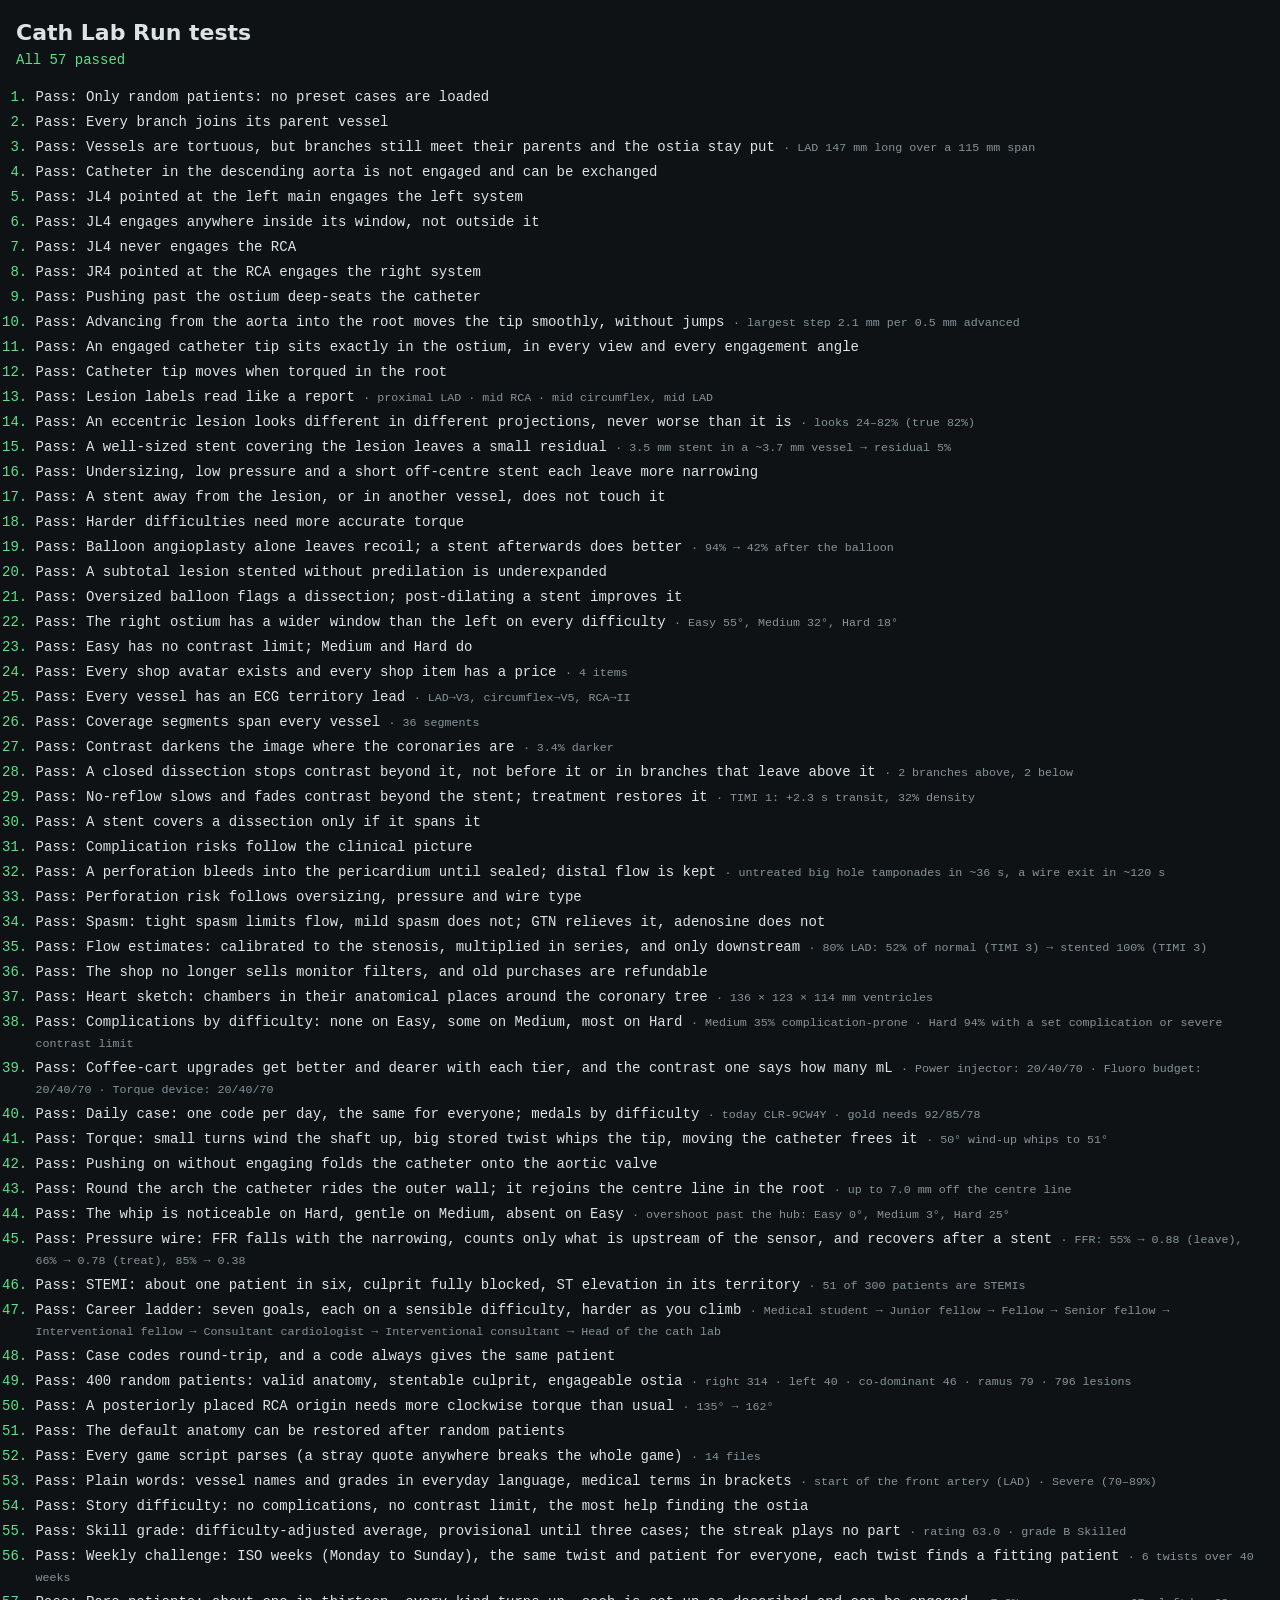
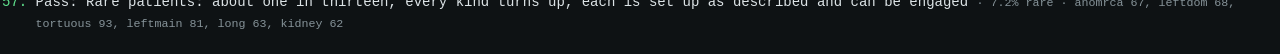
==== commit 52c12821: "Rare patients (anomalous RCA, left dominance, corkscrew arteries, left main disease, long narrowing," ====
--- a/tests/tests.html
+++ b/tests/tests.html
@@ -293,7 +293,7 @@
 test('The default anatomy can be restored after random patients',()=>{buildAnatomy();ok(VBY.PLV&&VBY.PDA&&!VBY.RI&&!VBY.LPDA);ok(fx('rca').label==='mid RCA')});
 
 test('Every game script parses (a stray quote anywhere breaks the whole game)',()=>{
-  const files=['config/config.js','js/sim.js','js/gen.js','js/game.js','js/controls.js','js/heart3d.js','js/career.js','js/tutorial.js','js/glossary.js','js/intro.js','js/achievements.js','js/weekly.js','js/sound.js'];
+  const files=['config/config.js','js/sim.js','js/gen.js','js/game.js','js/controls.js','js/heart3d.js','js/career.js','js/tutorial.js','js/glossary.js','js/intro.js','js/achievements.js','js/weekly.js','js/sound.js','js/casebook.js'];
   for(const f of files){const x=new XMLHttpRequest();x.open('GET','../'+f+'?'+Date.now(),false);x.send();ok(x.status===200,f+' not found');try{new Function(x.responseText)}catch(e){throw new Error(f+': '+e.message)}}
   return files.length+' files';
 });
@@ -329,6 +329,18 @@
   const seen=new Set();for(let w=1;w<=40;w++){const k='2027-W'+String(w).padStart(2,'0'),i=Wk.weeklyInfo(k);seen.add(i.mod.id);ok(Wk.weeklyInfo(k).code===i.code,'deterministic');if(i.mod.need)ok(i.mod.need(pof(i.code)),k+' '+i.mod.id+' patient does not fit')}
   buildAnatomy();ok(seen.size>=5,'twists used: '+[...seen]);return `${seen.size} twists over 40 weeks`;
 });
+test('Rare patients: about one in thirteen, every kind turns up, each is set up as described and can be engaged',()=>{
+  const n=6000,count={};let rare=0;const seen={};
+  for(let i=0;i<n;i++){const code=seedToCode(i*7919%CODE_SPACE),p=generatePatient(code);if(!p.rare)continue;rare++;count[p.rare]=(count[p.rare]||0)+1;if(!seen[p.rare])seen[p.rare]=code;
+    if(p.rare==='kidney')ok(p.fixedBudget&&p.budget===30,'kidney budget');
+    if(p.rare==='leftmain')ok(p.lesions[0].vid==='LM','left main lesion');
+    if(p.rare==='long'){const L=p.lesions[0];ok(L.len>=26&&L.at+L.len/2<=VBY[L.vid].len/TREE_SCALE+0.01,'long lesion fits '+L.vid+' '+L.at+' '+L.len)}
+    if(p.rare==='leftdom')ok(p.anatomy.dom==='L','left dominant');if(p.rare==='anomrca')ok(p.anatomy.rca==='high','high RCA');if(p.rare==='tortuous')ok(p.anatomy.tort.amp>2,'tortuous')}
+  const f=rare/n;ok(f>0.06&&f<0.09,'rare share '+f.toFixed(3));for(const k of RARE_KINDS)ok(count[k.id]>20,k.id+' '+count[k.id]);
+  // the anomalous RCA can still be engaged with a JR4 pointed at it
+  buildAnatomy(generatePatient(seen.anomrca).anatomy);const cs=cathState({type:'JR',th:OSTANG.R,hub:OSTANG.R,s:S_ROOT+16},DIFFICULTY.medium);ok(cs.eng==='R','anomalous RCA engages');
+  buildAnatomy();return `${(f*100).toFixed(1)}% rare · `+RARE_KINDS.map(k=>k.id+' '+count[k.id]).join(', ');
+});
 const bad=results.filter(r=>!r.ok).length,sum=document.getElementById('sum');
 sum.textContent=bad?`${bad} of ${results.length} failed`:`All ${results.length} passed`;sum.className=bad?'bad':'ok';
 document.getElementById('out').innerHTML=results.map(r=>`<li class="${r.ok?'ok':'bad'}">${r.ok?'Pass':'FAIL'}: ${r.name}${r.note?` <small>· ${r.note}</small>`:''}</li>`).join('');
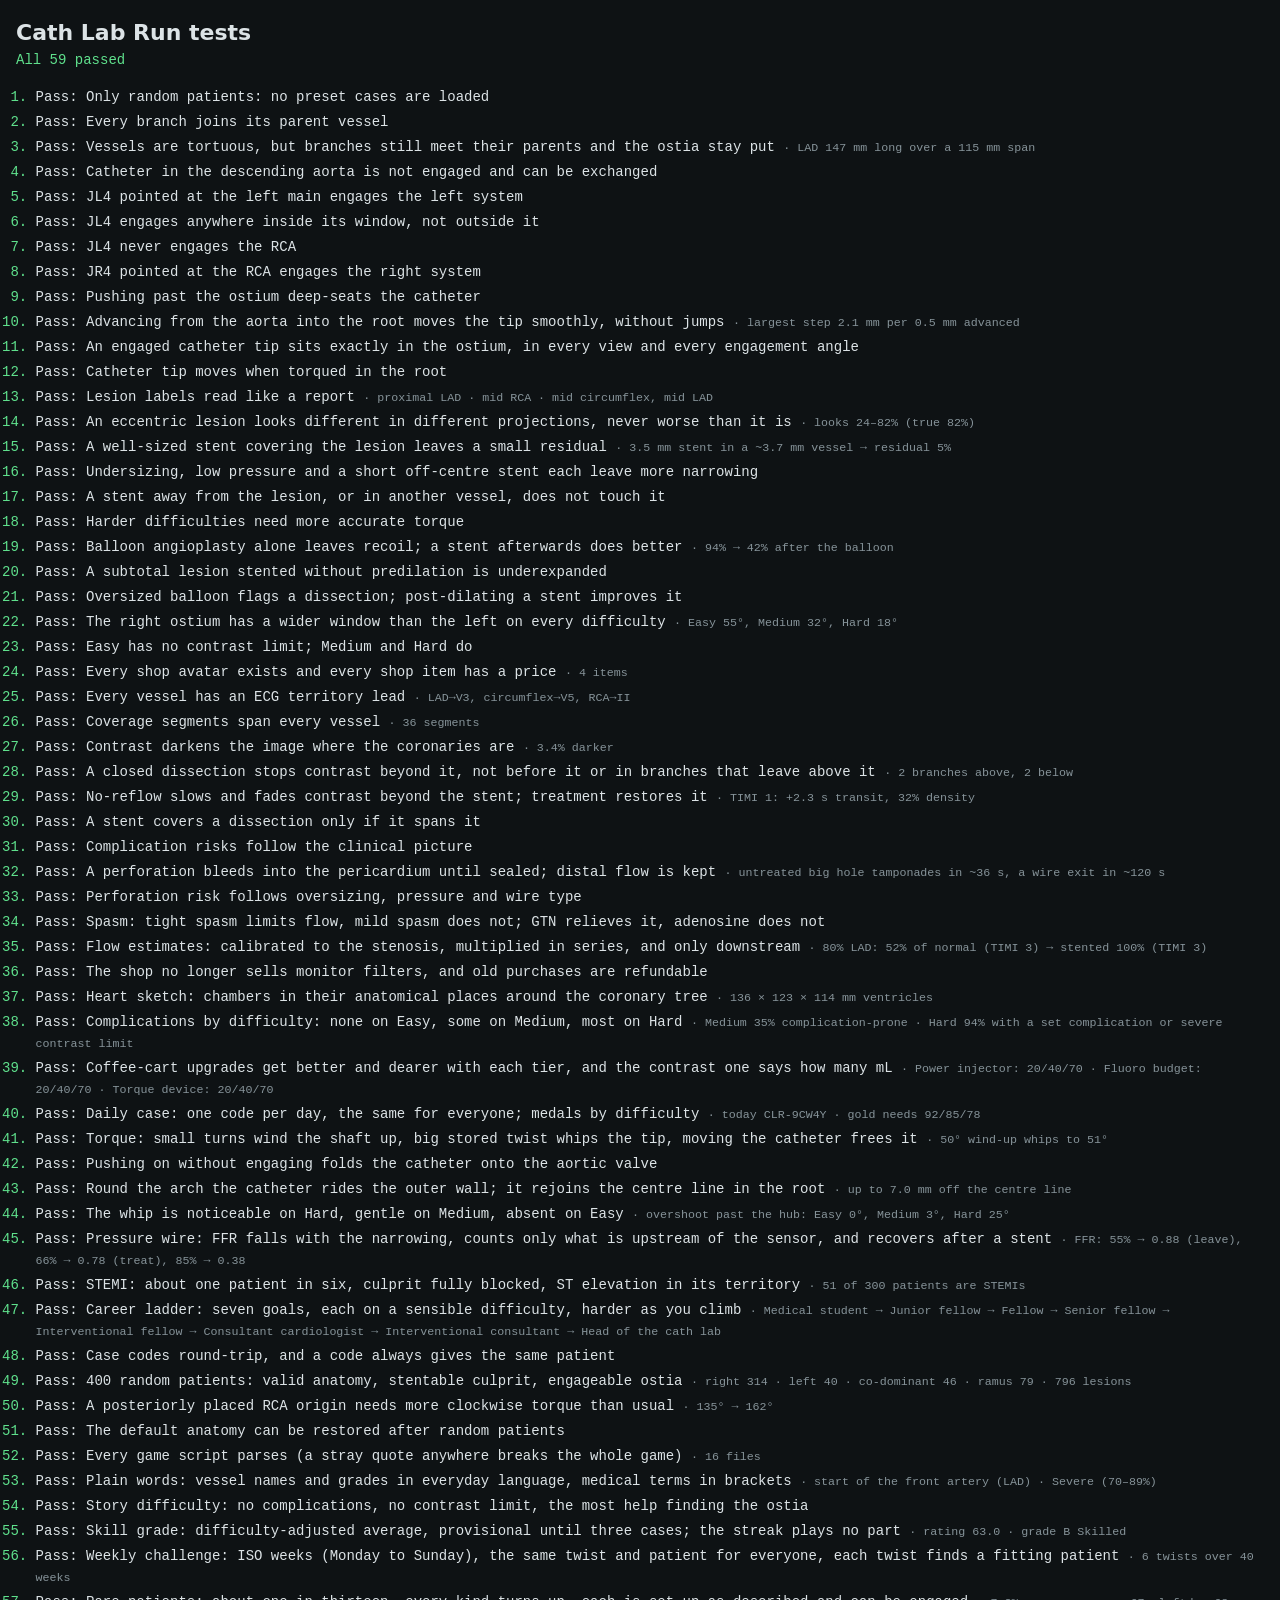
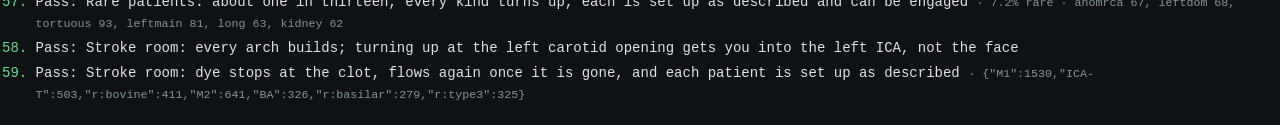
==== commit c9844153: "Stroke room: mechanical thrombectomy with arch, neck and brain anatomy, biplane views, microcatheter" ====
--- a/tests/tests.html
+++ b/tests/tests.html
@@ -25,6 +25,7 @@
 <script src="../js/sim.js"></script>
 <script src="../js/gen.js"></script>
 <script src="../js/career.js"></script>
+<script src="../js/stroke-sim.js"></script>
 <script>
 "use strict";
 const results=[];
@@ -293,7 +294,7 @@
 test('The default anatomy can be restored after random patients',()=>{buildAnatomy();ok(VBY.PLV&&VBY.PDA&&!VBY.RI&&!VBY.LPDA);ok(fx('rca').label==='mid RCA')});
 
 test('Every game script parses (a stray quote anywhere breaks the whole game)',()=>{
-  const files=['config/config.js','js/sim.js','js/gen.js','js/game.js','js/controls.js','js/heart3d.js','js/career.js','js/tutorial.js','js/glossary.js','js/intro.js','js/achievements.js','js/weekly.js','js/sound.js','js/casebook.js'];
+  const files=['config/config.js','js/sim.js','js/gen.js','js/game.js','js/controls.js','js/heart3d.js','js/career.js','js/tutorial.js','js/glossary.js','js/intro.js','js/achievements.js','js/weekly.js','js/sound.js','js/casebook.js','js/stroke-sim.js','js/stroke.js'];
   for(const f of files){const x=new XMLHttpRequest();x.open('GET','../'+f+'?'+Date.now(),false);x.send();ok(x.status===200,f+' not found');try{new Function(x.responseText)}catch(e){throw new Error(f+': '+e.message)}}
   return files.length+' files';
 });
@@ -341,6 +342,27 @@
   buildAnatomy(generatePatient(seen.anomrca).anatomy);const cs=cathState({type:'JR',th:OSTANG.R,hub:OSTANG.R,s:S_ROOT+16},DIFFICULTY.medium);ok(cs.eng==='R','anomalous RCA engages');
   buildAnatomy();return `${(f*100).toFixed(1)}% rare · `+RARE_KINDS.map(k=>k.id+' '+count[k.id]).join(', ');
 });
+test('Stroke room: every arch builds; turning up at the left carotid opening gets you into the left ICA, not the face',()=>{
+  for(const arch of ['I','II','III'])for(const bovine of [false,true]){const A=skAnatomy({arch,bovine});ok(A.V.LICA&&A.V.RM1&&A.V.BA&&A.V.LPCA,'vessels '+arch+bovine)}
+  const A=skAnatomy({arch:'I'}),c=skNewCath(),o=A.V.LCCA.os;
+  while(c.vid==='AO'&&c.s<o-6)skMove(A,c,1,'medium',null);ok(c.vid==='AO','stays in the arch with the tip down');
+  c.rot=0;for(let i=0;i<12&&c.vid==='AO';i++)skMove(A,c,1,'medium',null);ok(c.vid==='LCCA','enters the left carotid: '+c.vid);
+  for(let i=0;i<200&&c.vid==='LCCA';i++)skMove(A,c,1,'medium',null);ok(c.vid==='LICA','on into the ICA: '+c.vid);
+  const c2=skNewCath();c2.vid='LCCA';c2.s=A.V.LCCA.len-2;c2.rot=305;skMove(A,c2,3,'medium',null);ok(c2.vid==='LECA','a medial turn at the bifurcation goes to the external carotid');
+  // the guide cannot go into the head; the microcatheter can
+  const c3=skNewCath();c3.vid='LICA';c3.s=10;c3.rot=0;for(let i=0;i<300;i++)skMove(A,c3,1,'medium',null);ok(c3.vid==='LICA'&&skPt(A.V.LICA,c3.s)[1]<=205,'guide stops at the skull base');
+  c3.deep=true;c3.rot=90;for(let i=0;i<120&&c3.vid==='LICA';i++)skMove(A,c3,1,'medium',null);ok(c3.vid==='LM1','microcatheter turns into the M1: '+c3.vid);
+  // a bovine arch: the left carotid comes off the first branch
+  const B=skAnatomy({arch:'I',bovine:true});ok(B.V.LCCA.parent==='BCT','bovine origin');
+});
+test('Stroke room: dye stops at the clot, flows again once it is gone, and each patient is set up as described',()=>{
+  const A=skAnatomy({arch:'I'}),pat={side:'L',site:'M1',m2:'s'},cl=skClot(A,pat),c=skNewCath();c.vid='LICA';c.s=20;
+  const D=skDyeDist(A,c,cl),v=A.V.LM1,before=D.LM1.findIndex(x=>x===Infinity);ok(before>0&&v.cum[before]>=cl.s-cl.len/2-2,'cut-off at the clot');ok(D.LM2s.every(x=>x===Infinity),'nothing beyond');ok(D.LA1.some(x=>x<Infinity),'the other branch fills');
+  const D2=skDyeDist(A,c,null);ok(D2.LM2s.some(x=>x<Infinity),'flows after the clot is out');
+  const cnt={};for(let i=0;i<3000;i++){const p=skPatient(i*7919%CODE_SPACE);cnt[p.site]=(cnt[p.site]||0)+1;if(p.rare)cnt['r:'+p.rare]=(cnt['r:'+p.rare]||0)+1;ok(p.code.startsWith('STK-')&&p.nihss>0,'patient')}
+  ok(cnt.M1>1200&&cnt.BA>150&&cnt['ICA-T']>300&&cnt.M2>500,'sites '+JSON.stringify(cnt));ok(cnt['r:bovine']>200&&cnt['r:basilar']>100&&cnt['r:type3']>100,'rare kinds');
+  return JSON.stringify(cnt);
+});
 const bad=results.filter(r=>!r.ok).length,sum=document.getElementById('sum');
 sum.textContent=bad?`${bad} of ${results.length} failed`:`All ${results.length} passed`;sum.className=bad?'bad':'ok';
 document.getElementById('out').innerHTML=results.map(r=>`<li class="${r.ok?'ok':'bad'}">${r.ok?'Pass':'FAIL'}: ${r.name}${r.note?` <small>· ${r.note}</small>`:''}</li>`).join('');
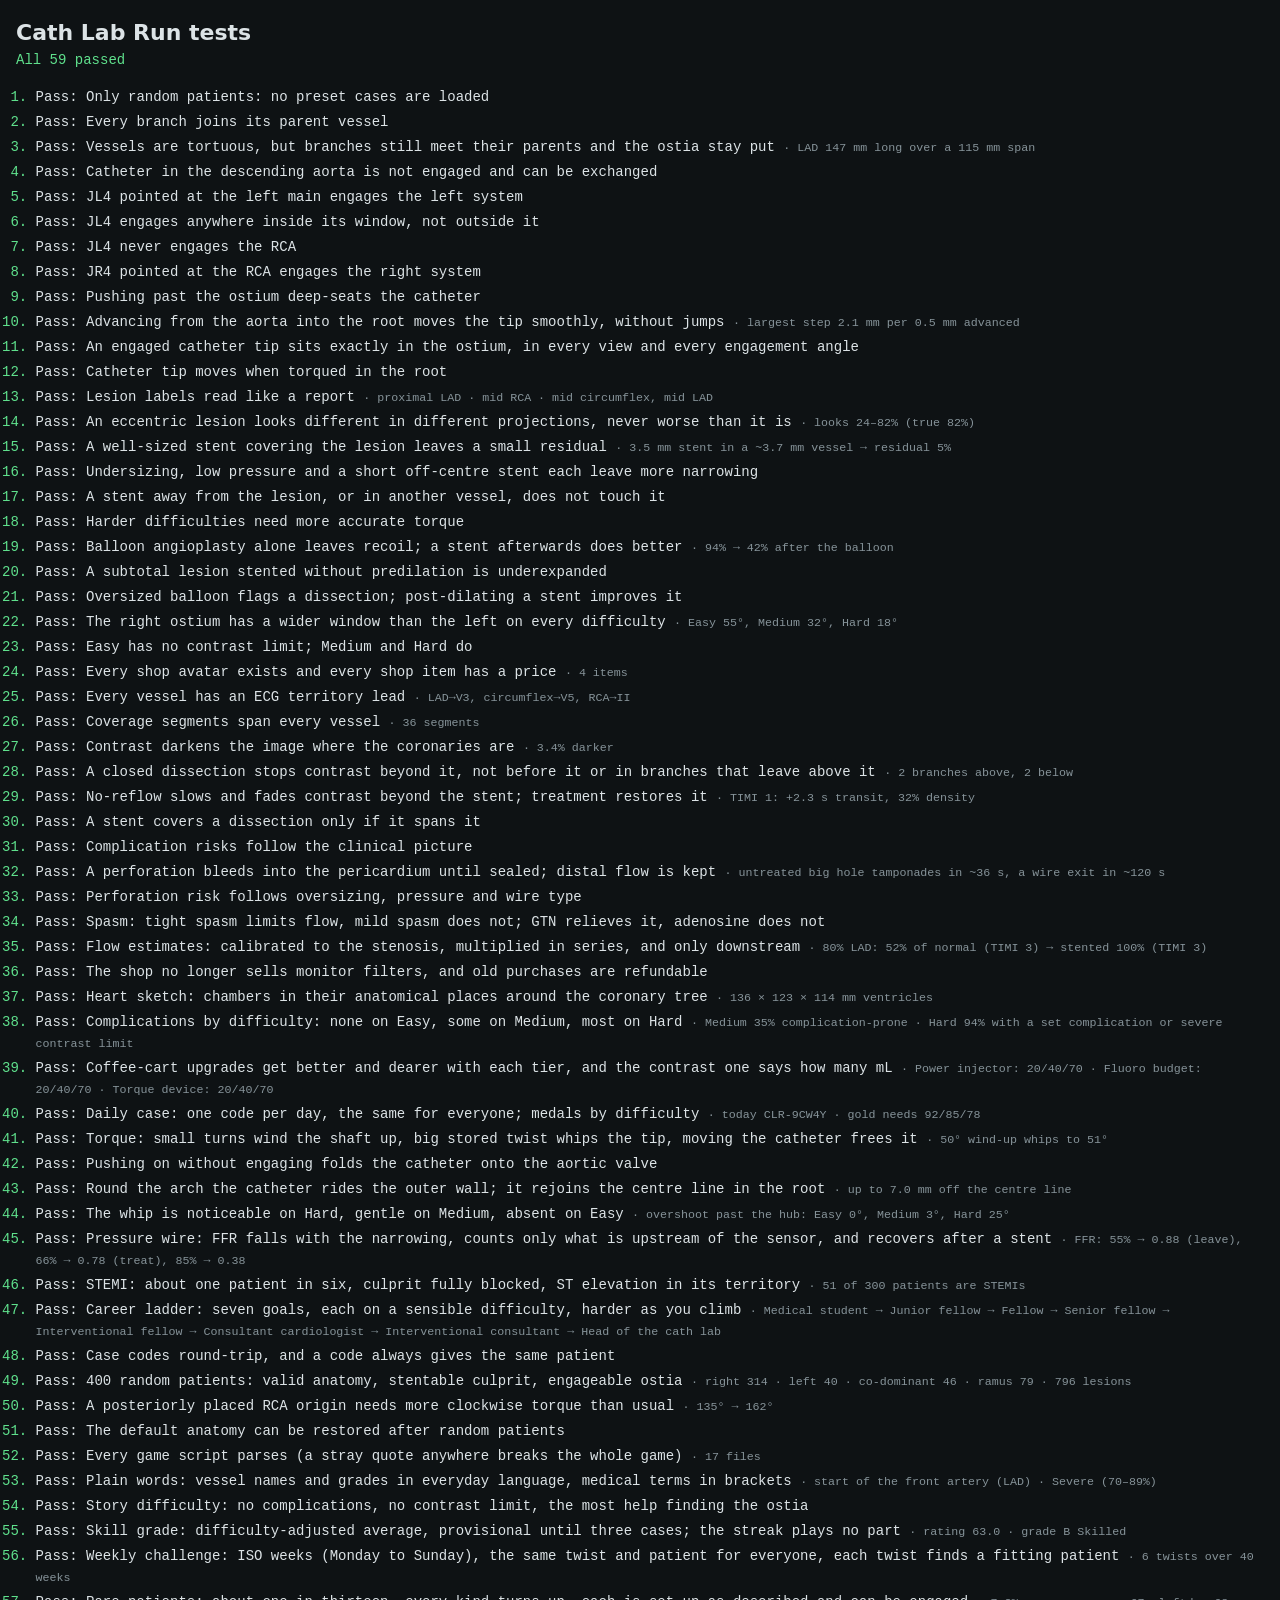
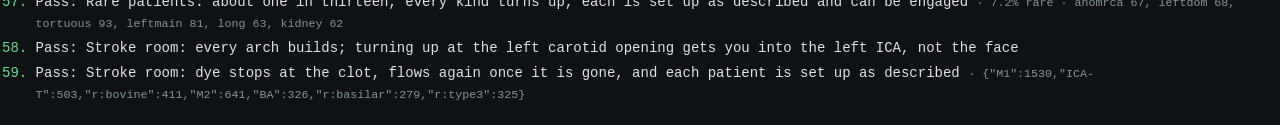
==== commit 08c4be16: "Stroke room intro (six animated scenes) and a guided tutorial patient with a ten-step coach; reusabl" ====
--- a/tests/tests.html
+++ b/tests/tests.html
@@ -294,7 +294,7 @@
 test('The default anatomy can be restored after random patients',()=>{buildAnatomy();ok(VBY.PLV&&VBY.PDA&&!VBY.RI&&!VBY.LPDA);ok(fx('rca').label==='mid RCA')});
 
 test('Every game script parses (a stray quote anywhere breaks the whole game)',()=>{
-  const files=['config/config.js','js/sim.js','js/gen.js','js/game.js','js/controls.js','js/heart3d.js','js/career.js','js/tutorial.js','js/glossary.js','js/intro.js','js/achievements.js','js/weekly.js','js/sound.js','js/casebook.js','js/stroke-sim.js','js/stroke.js'];
+  const files=['config/config.js','js/sim.js','js/gen.js','js/game.js','js/controls.js','js/heart3d.js','js/career.js','js/tutorial.js','js/glossary.js','js/intro.js','js/achievements.js','js/weekly.js','js/sound.js','js/casebook.js','js/stroke-sim.js','js/stroke.js','js/stroke-intro.js'];
   for(const f of files){const x=new XMLHttpRequest();x.open('GET','../'+f+'?'+Date.now(),false);x.send();ok(x.status===200,f+' not found');try{new Function(x.responseText)}catch(e){throw new Error(f+': '+e.message)}}
   return files.length+' files';
 });
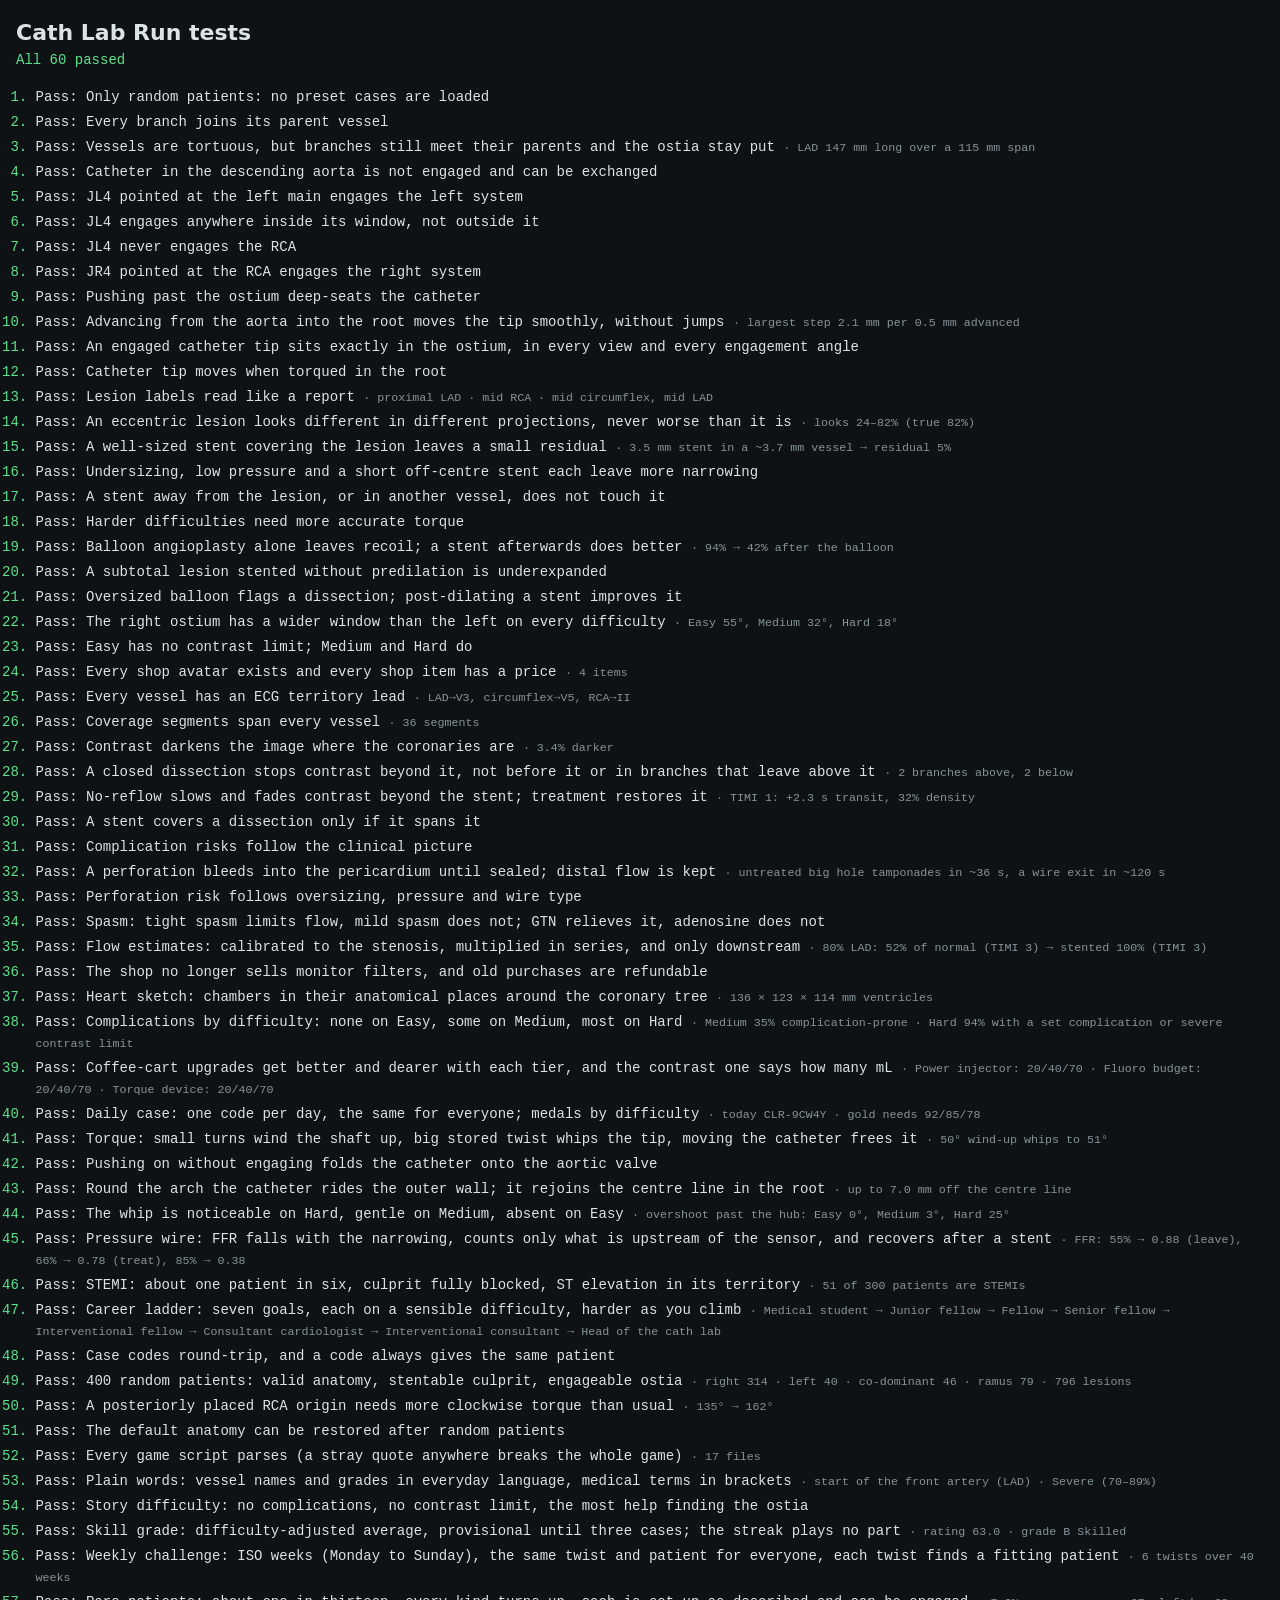
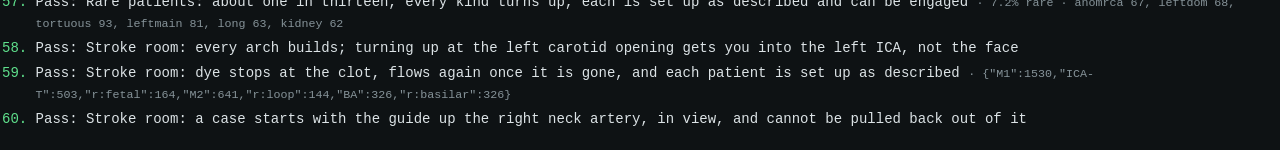
==== commit 84fef8dc: "Stroke room: cases start with the guide already up the right neck artery (internal carotid on the cl" ====
--- a/tests/tests.html
+++ b/tests/tests.html
@@ -360,8 +360,21 @@
   const D=skDyeDist(A,c,cl),v=A.V.LM1,before=D.LM1.findIndex(x=>x===Infinity);ok(before>0&&v.cum[before]>=cl.s-cl.len/2-2,'cut-off at the clot');ok(D.LM2s.every(x=>x===Infinity),'nothing beyond');ok(D.LA1.some(x=>x<Infinity),'the other branch fills');
   const D2=skDyeDist(A,c,null);ok(D2.LM2s.some(x=>x<Infinity),'flows after the clot is out');
   const cnt={};for(let i=0;i<3000;i++){const p=skPatient(i*7919%CODE_SPACE);cnt[p.site]=(cnt[p.site]||0)+1;if(p.rare)cnt['r:'+p.rare]=(cnt['r:'+p.rare]||0)+1;ok(p.code.startsWith('STK-')&&p.nihss>0,'patient')}
-  ok(cnt.M1>1200&&cnt.BA>150&&cnt['ICA-T']>300&&cnt.M2>500,'sites '+JSON.stringify(cnt));ok(cnt['r:bovine']>200&&cnt['r:basilar']>100&&cnt['r:type3']>100,'rare kinds');
+  ok(cnt.M1>1200&&cnt.BA>150&&cnt['ICA-T']>300&&cnt.M2>500,'sites '+JSON.stringify(cnt));ok(cnt['r:loop']>100&&cnt['r:basilar']>100&&cnt['r:fetal']>100,'rare kinds');
   return JSON.stringify(cnt);
+});
+test('Stroke room: a case starts with the guide up the right neck artery, in view, and cannot be pulled back out of it',()=>{
+  for(const [site,side,vid] of [['M1','L','LICA'],['M2','R','RICA'],['ICA-T','L','LICA'],['BA','L','LVA']]){
+    const pat={site,side,m2:'s'},A=skAnatomy(pat),c=skStartCath(A,pat),y=skPt(A.V[c.vid],c.s)[1];
+    ok(c.vid===vid&&y>=130&&y<=186,site+' starts in '+c.vid+' at y '+y.toFixed(0));ok(skCathPath(A,c).length>10,'path from the groin for drawing');
+    for(let i=0;i<400;i++)skMove(A,c,-1,'medium',null);ok(c.vid===vid&&c.s===c.floor.s,'stops at the floor: '+c.vid+' '+c.s);
+    c.rot=0;for(let i=0;i<400;i++)skMove(A,c,1,'medium',null);ok(c.vid===vid,'guide stays in '+vid)}
+  // a coiled carotid: the guide stops below the loop, the microcatheter goes through it
+  const pat={site:'M1',side:'R',m2:'s',loop:true},A=skAnatomy(pat),c=skStartCath(A,pat);ok(A.V.RICA.len>A.V.LICA.len+20,'the loop makes the artery longer');
+  for(let i=0;i<300;i++)skMove(A,c,1,'medium',null);ok(skPt(A.V.RICA,c.s)[1]<=152,'guide parked below the loop');
+  c.deep=true;for(let i=0;i<300&&c.vid==='RICA';i++){c.rot=skPt(A.V.RICA,c.s)[1]>245?270:0;skMove(A,c,1,'medium',null)}ok(c.vid==='RM1','microcatheter through the loop into the M1: '+c.vid);
+  // a fetal PCA fills from a carotid injection
+  const F={site:'M1',side:'L',m2:'s',fetal:true},AF=skAnatomy(F),cf=skStartCath(AF,F),D=skDyeDist(AF,cf,null);ok(D.LFPCA&&D.LFPCA.some(x=>x<Infinity),'fetal PCA fills from the carotid');
 });
 const bad=results.filter(r=>!r.ok).length,sum=document.getElementById('sum');
 sum.textContent=bad?`${bad} of ${results.length} failed`:`All ${results.length} passed`;sum.className=bad?'bad':'ok';
